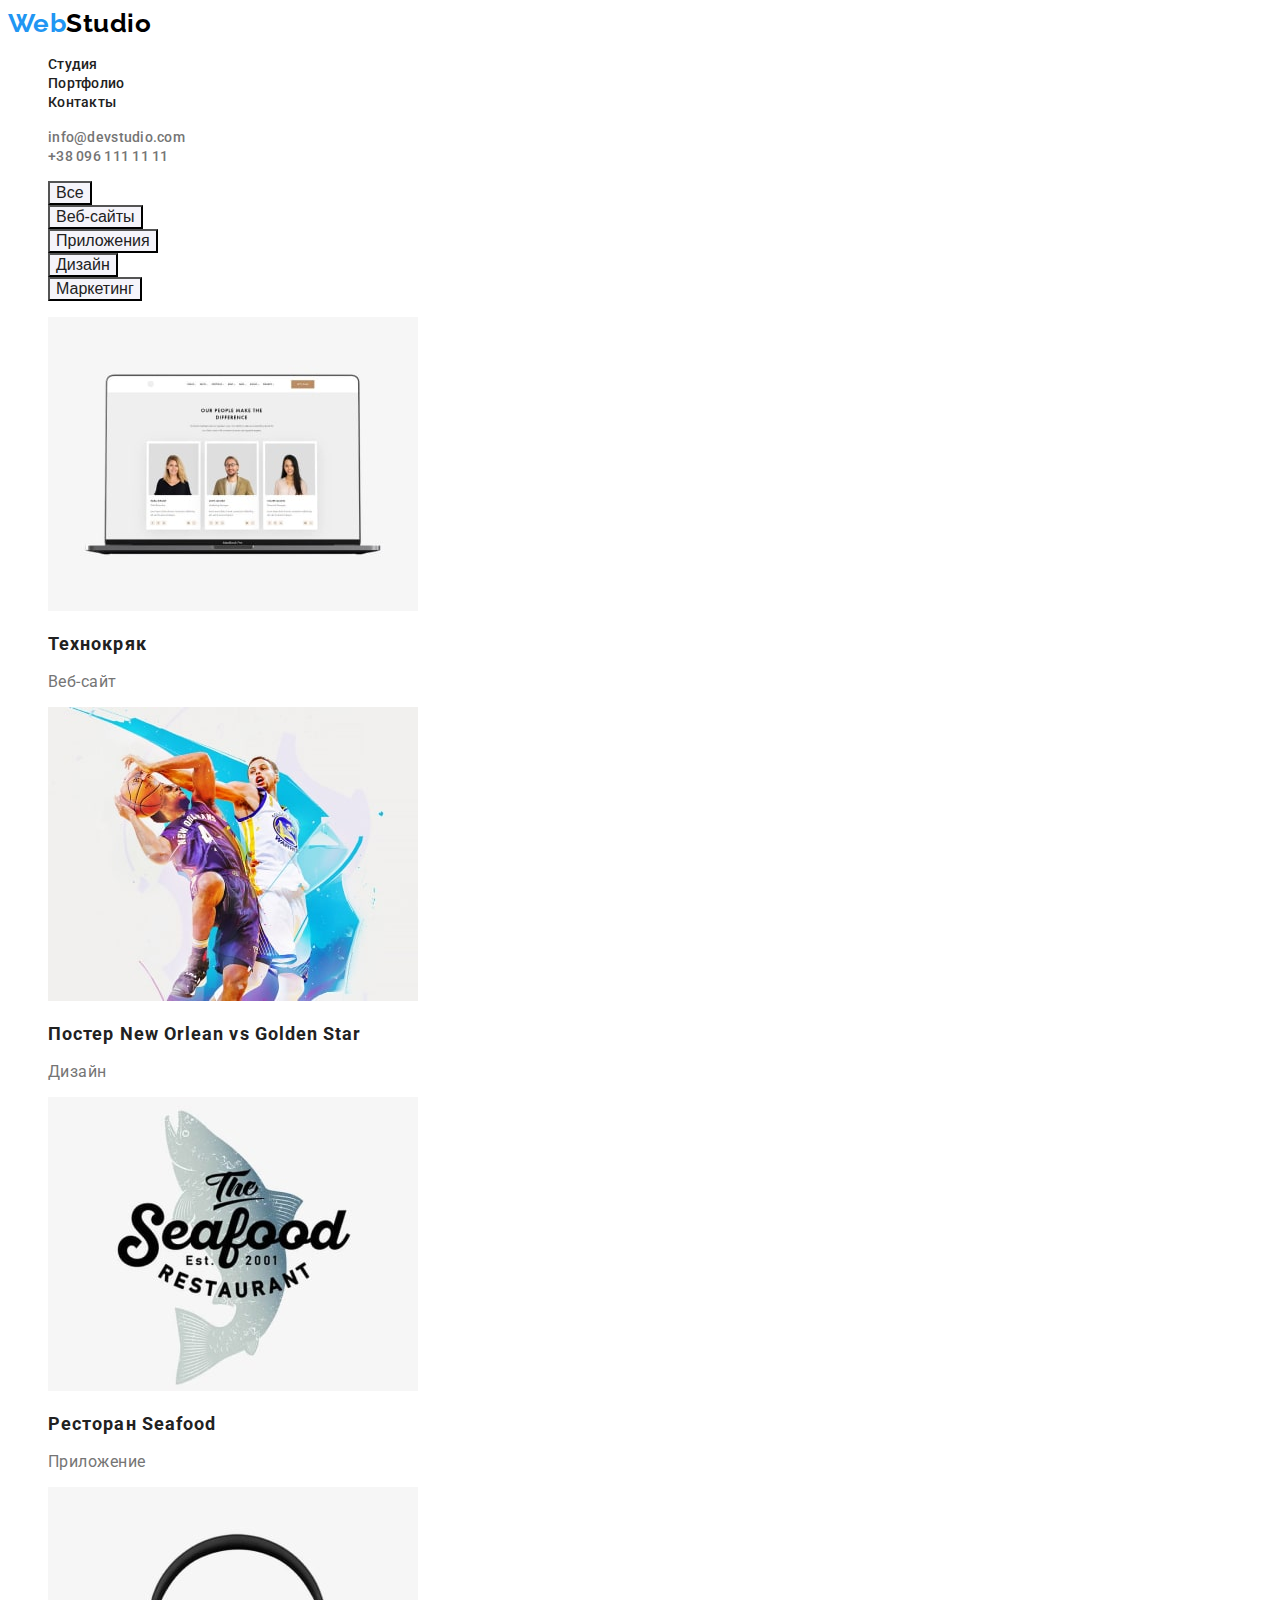
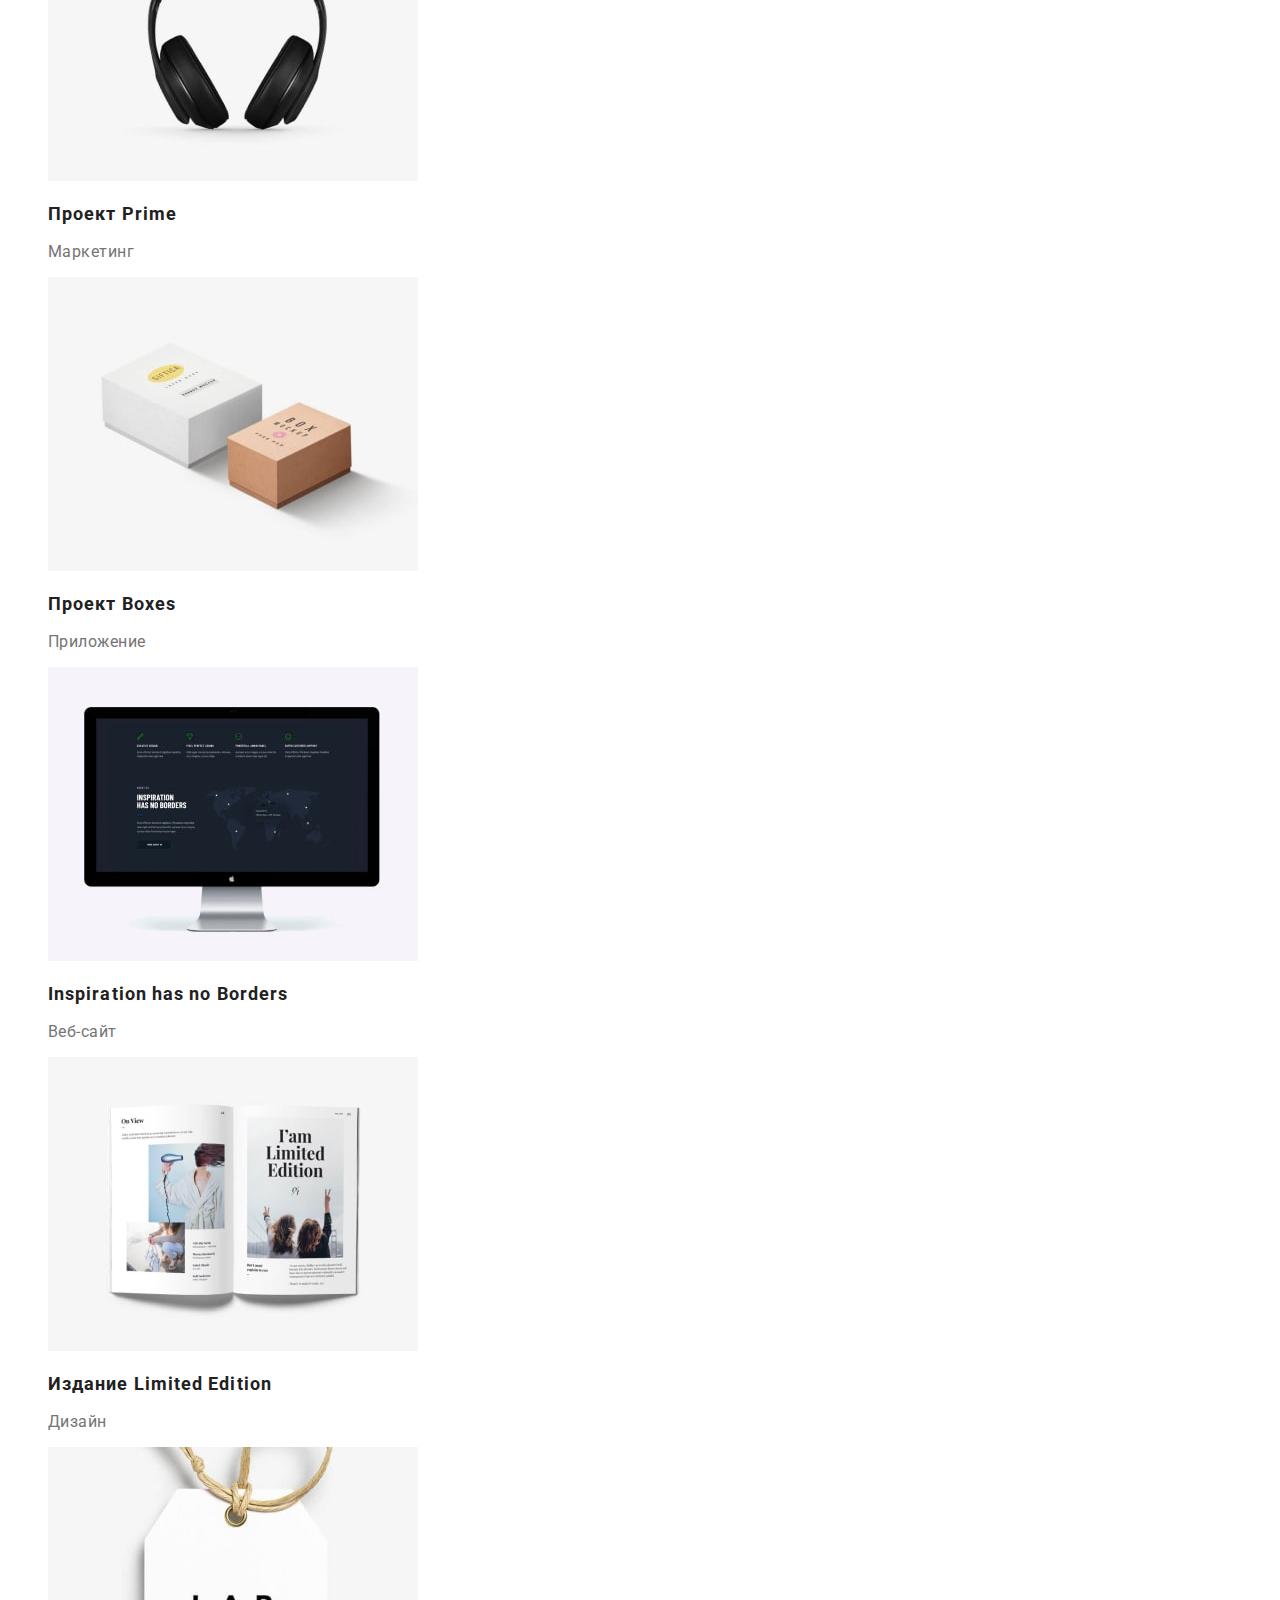
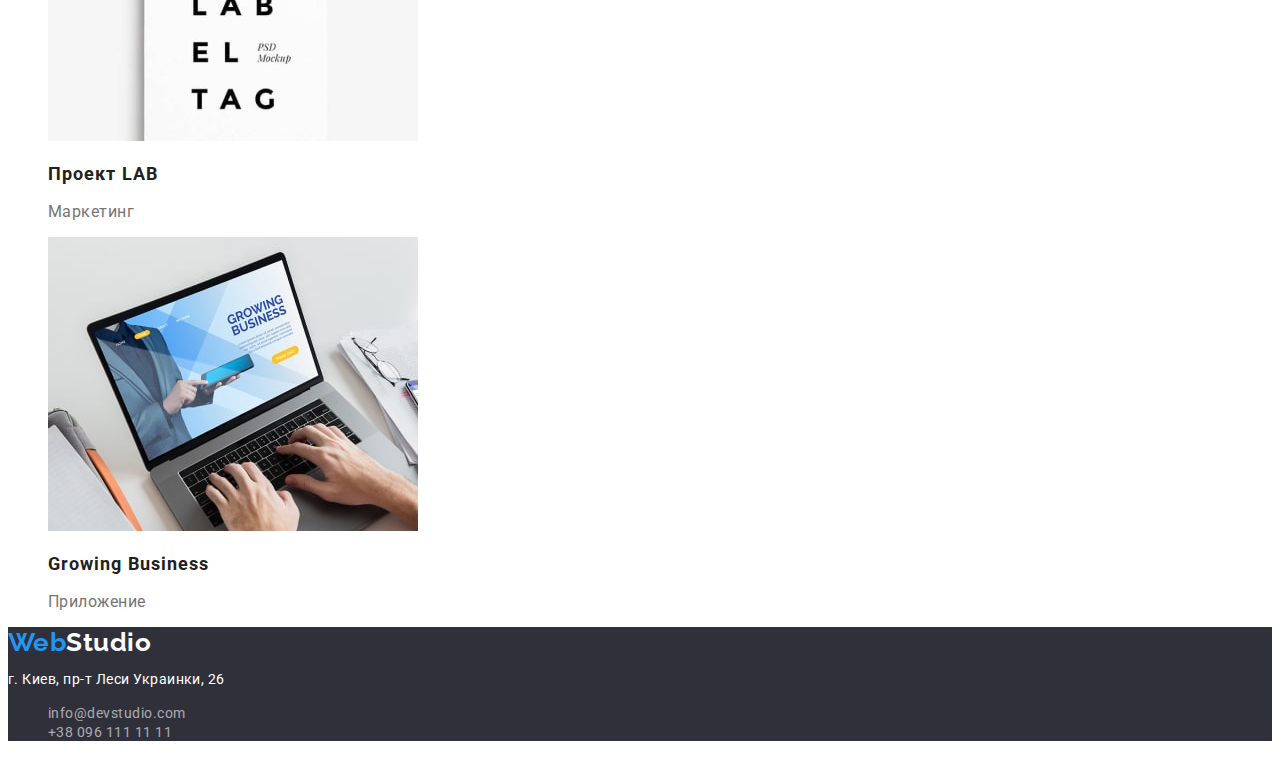
==== portfolio.html @ 543bbac3 "HW2 clone" ====
<!DOCTYPE html>
<html lang="ru">
  <head>
    <meta charset="UTF-8" />
    <meta http-equiv="X-UA-Compatible" content="IE=edge" />
    <meta name="viewport" content="width=device-width, initial-scale=1.0" />
    <title>WebStudio - Portfolio</title>
    <link rel="stylesheet" href="./css/styles.css" />
    <link rel="preconnect" href="https://fonts.googleapis.com" />
    <link rel="preconnect" href="https://fonts.gstatic.com" crossorigin />
    <link
      href="https://fonts.googleapis.com/css2?family=Raleway:wght@700&family=Roboto:wght@400;500;700;900&display=swap"
      rel="stylesheet"
    />
  </head>
  <body>
    <!-- Шапка -->
    <header class="header">
      <nav class="header-nav">
        <a class="logo header-logo link" href="./" lang="en"
          ><span class="header-logo-accent">Web</span>Studio</a
        >
        <ul class="header-nav-list list">
          <li class="header-nav-item">
            <a class="header-nav-link link" href="./">Студия</a>
          </li>
          <li class="header-nav-item">
            <a class="header-nav-link link" href="./portfolio.html"
              >Портфолио</a
            >
          </li>
          <li class="header-nav-item">
            <a class="header-nav-link link" href="">Контакты</a>
          </li>
        </ul>
      </nav>
      <address class="address">
        <ul class="header-contact-list list">
          <li class="header-contact-item">
            <a class="header-contact-link link" href="email:info@devstudio.com"
              >info@devstudio.com</a
            >
          </li>
          <li class="header-contact-item">
            <a class="header-contact-link link" href="tel:+380961111111"
              >+38 096 111 11 11</a
            >
          </li>
        </ul>
      </address>
    </header>

    <!-- Контент -->
    <main>
      <section class="portfolio-section">
        <div class="filter">
          <h2 hidden>Фильтр выбора</h2>
          <ul class="filter-list list">
            <li class="filter-item">
              <button type="button" class="filter-button">Все</button>
            </li>
            <li class="filter-item">
              <button type="button" class="filter-button">Веб-сайты</button>
            </li>
            <li class="filter-item">
              <button type="button" class="filter-button">Приложения</button>
            </li>
            <li class="filter-item">
              <button type="button" class="filter-button">Дизайн</button>
            </li>
            <li class="filter-item">
              <button type="button" class="filter-button">Маркетинг</button>
            </li>
          </ul>
        </div>
        <div class="examples">
          <h2 hidden>Примеры работ</h2>
          <ul class="examples-list list">
            <li class="examples-item">
              <img
                class="examples-img"
                src="./images/project1.jpg"
                alt="Экран ноутбука с членами команды"
              />
              <h3 class="examples-header">Технокряк</h3>
              <p class="examples-text">Веб-сайт</p>
            </li>
            <li class="examples-item">
              <img
                class="examples-img"
                src="./images/project2.jpg"
                alt="Два баскетболиста в прыжке"
              />
              <h3 class="examples-header">Постер New Orlean vs Golden Star</h3>
              <p class="examples-text">Дизайн</p>
            </li>
            <li class="examples-item">
              <img
                class="examples-img"
                src="./images/project3.jpg"
                alt="Лого ресторана с рыбиной"
              />
              <h3 class="examples-header">Ресторан Seafood</h3>
              <p class="examples-text">Приложение</p>
            </li>
            <li class="examples-item">
              <img
                class="examples-img"
                src="./images/project4.jpg"
                alt="Наушники-мониторы"
              />
              <h3 class="examples-header">Проект Prime</h3>
              <p class="examples-text">Маркетинг</p>
            </li>
            <li class="examples-item">
              <img
                class="examples-img"
                src="./images/project5.jpg"
                alt="Две коробки"
              />
              <h3 class="examples-header">Проект Boxes</h3>
              <p class="examples-text">Приложение</p>
            </li>
            <li class="examples-item">
              <img
                class="examples-img"
                src="./images/project6.jpg"
                alt="Экран АйМака"
              />
              <h3 class="examples-header">Inspiration has no Borders</h3>
              <p class="examples-text">Веб-сайт</p>
            </li>
            <li class="examples-item">
              <img
                class="examples-img"
                src="./images/project7.jpg"
                alt="Раскрытая книга"
              />
              <h3 class="examples-header">Издание Limited Edition</h3>
              <p class="examples-text">Дизайн</p>
            </li>
            <li class="examples-item">
              <img
                class="examples-img"
                src="./images/project8.jpg"
                alt="Бирка от одежды"
              />
              <h3 class="examples-header">Проект LAB</h3>
              <p class="examples-text">Маркетинг</p>
            </li>
            <li class="examples-item">
              <img
                class="examples-img"
                src="./images/project9.jpg"
                alt="Ноутбук, очки, руки"
              />
              <h3 class="examples-header">Growing Business</h3>
              <p class="examples-text">Приложение</p>
            </li>
          </ul>
        </div>
      </section>
    </main>

    <!-- Подвал -->
    <footer class="footer">
      <a href="./" lang="en" class="logo footer-logo link"
        ><span class="footer-logo-accent">Web</span>Studio</a
      >
      <p class="footer-address">г. Киев, пр-т Леси Украинки, 26</p>
      <ul class="footer-list list">
        <li class="footer-item">
          <a class="footer-link link" href="email:info@devstudio.com"
            >info@devstudio.com
          </a>
        </li>
        <li class="footer-item">
          <a class="footer-link link" href="tel:+380961111111"
            >+38 096 111 11 11
          </a>
        </li>
      </ul>
    </footer>
  </body>
</html>
---- css/styles.css ----
:root {
  --primary-header-color: #212121;
  --secondary-header-color: #ffffff;
  --primary-text-color: #757575;
  --secondary-text-color: #ffffff;
  --alt-bkg-color: #f5f4fa;
  --hero-footer-color: #2f303a;
  --accent-color: #2196f3;
  --logo-black: #000000;
  --logo-white: #ffffff;
}

body {
  font-family: 'Roboto', sans-serif;
  font-style: normal;
  font-weight: 400;
  letter-spacing: 0.03em;
  background-color: #ffffff;
}

/* Глобальные */
.link {
  text-decoration: none;
  font-style: inherit;
}
.list {
  list-style: none;
}
.logo {
  font-family: Raleway;
  font-weight: 700;
  font-size: 26px;
  line-height: cal(31/26);
}
.address {
  font-style: inherit;
}
/* Шапка */

.header-logo {
  color: var(--logo-black);
}

.header-logo-accent {
  color: var(--accent-color);
}

.header-nav-link {
  font-weight: 500;
  font-size: 14px;
  line-height: cal (16/14);
  letter-spacing: 0.02em;
  color: var(--primary-header-color);
}
.header-nav-link:hover,
.header-nav-link:focus {
  color: var(--accent-color);
}

.header-contact-link {
  font-weight: 500;
  font-size: 14px;
  line-height: cal (16/14);
  letter-spacing: 0.02em;
  color: var(--primary-text-color);
}
.header-contact-link:hover,
.header-contact-link:focus {
  color: var(--accent-color);
}

/* Герой */
.hero-section {
  background-color: var(--hero-footer-color);
}

.hero-hdr {
  font-weight: 900;
  font-size: 44px;
  line-height: cal(60/44);
  text-align: center;
  letter-spacing: 0.06em;
  text-transform: uppercase;
  color: var(--secondary-text-color);
}

.hero-btn {
  font-weight: 700;
  font-size: 16px;
  line-height: cal(30/16);
  text-align: center;
  letter-spacing: 0.06em;
  color: var(--secondary-header-color);
  background-color: var(--accent-color);
  cursor: pointer;
}

/* Особенности */
.skills-item-header {
  font-weight: 700;
  font-size: 14px;
  line-height: cal(16/14);
  text-transform: uppercase;
  color: var(--primary-header-color);
}

.skills-item-text {
  font-size: 14px;
  line-height: cal(24/14);
  color: var(--primary-text-color);
}

/* Чем мы занимаемся */

.mission-header,
.team-header {
  font-weight: 700;
  font-size: 36px;
  line-height: cal(42/36);
  text-align: center;
  color: var(--primary-header-color);
}

.team-section {
  background-color: var(--alt-bkg-color);
}
.team-item-header {
  font-weight: 500;
  font-size: 16px;
  line-height: cal(19/16);
  text-align: center;
  color: var(--primary-header-color);
}

.team-item-text {
  font-size: 16px;
  line-height: cal(19/16);
  text-align: center;
  color: var(--primary-text-color);
}

.footer {
  background-color: var(--hero-footer-color);
}

.footer-logo {
  color: var(--logo-white);
}

.footer-logo .footer-logo-accent {
  color: var(--accent-color);
}

.footer-address {
  font-size: 14px;
  line-height: cal(24/14);
  color: var(--secondary-text-color);
}

.footer-link {
  font-size: 14px;
  line-height: cal(24/14);
  color: rgba(255, 255, 255, 0.6);
}
.footer-link:hover,
.footer-lin:focus {
  color: var(--accent-color);
}

/* Портфолио */

.filter-button {
  font-weight: 500;
  font-size: 16px;
  line-height: cal(26/16);
  text-align: center;
  color: var(--primary-header-color);
  background-color: var(--alt-bkg-color);
  cursor: pointer;
}
.filter-button:hover,
.filter-button:focus {
  color: var(--secondary-header-color);
  background-color: var(--accent-color);
}
.examples-header {
  font-weight: 700;
  font-size: 18px;
  line-height: cal(36/18);
  letter-spacing: 0.06em;
  color: var(--primary-header-color);
}

.examples-text {
  font-size: 16px;
  line-height: cal(30/16);
  color: var(--primary-text-color);
}

.examples-img {
  width: 370px;
  height: 294px;
}
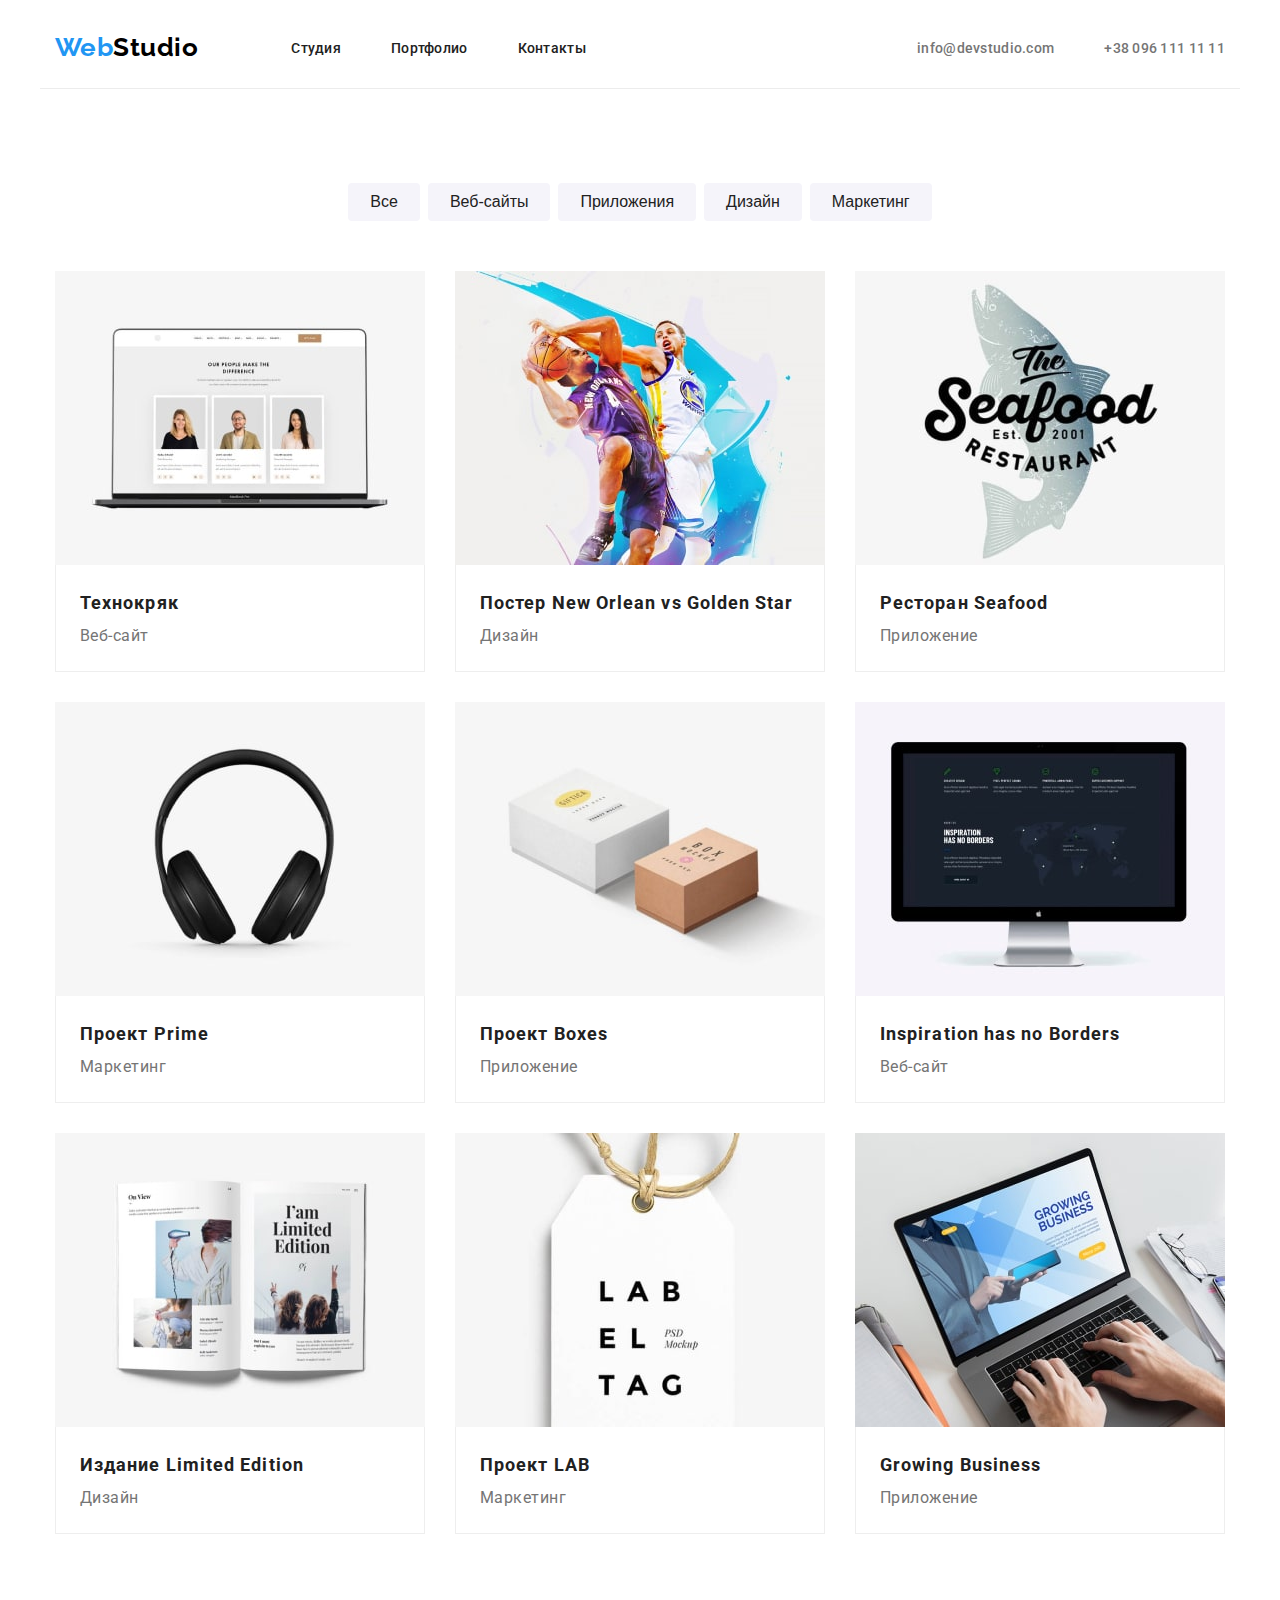
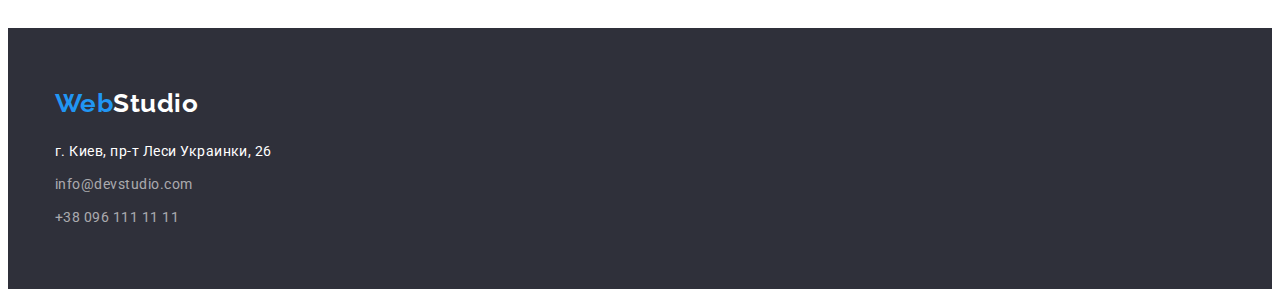
==== commit ca456083: "Adds dbigiv to index" ====
--- a/portfolio.html
+++ b/portfolio.html
@@ -5,181 +5,218 @@
     <meta http-equiv="X-UA-Compatible" content="IE=edge" />
     <meta name="viewport" content="width=device-width, initial-scale=1.0" />
     <title>WebStudio - Portfolio</title>
-    <link rel="stylesheet" href="./css/styles.css" />
     <link rel="preconnect" href="https://fonts.googleapis.com" />
     <link rel="preconnect" href="https://fonts.gstatic.com" crossorigin />
     <link
       href="https://fonts.googleapis.com/css2?family=Raleway:wght@700&family=Roboto:wght@400;500;700;900&display=swap"
       rel="stylesheet"
     />
+    <link
+      rel="stylesheet"
+      href="https://cdnjs.cloudflare.com/ajax/libs/modern-normalize/1.1.0/modern-normalize.min.css"
+      integrity="sha512-wpPYUAdjBVSE4KJnH1VR1HeZfpl1ub8YT/NKx4PuQ5NmX2tKuGu6U/JRp5y+Y8XG2tV+wKQpNHVUX03MfMFn9Q=="
+      crossorigin="anonymous"
+      referrerpolicy="no-referrer"
+    />
+    <link rel="stylesheet" href="./css/styles.css" />
   </head>
+
   <body>
     <!-- Шапка -->
     <header class="header">
-      <nav class="header-nav">
-        <a class="logo header-logo link" href="./" lang="en"
-          ><span class="header-logo-accent">Web</span>Studio</a
-        >
-        <ul class="header-nav-list list">
-          <li class="header-nav-item">
-            <a class="header-nav-link link" href="./">Студия</a>
-          </li>
-          <li class="header-nav-item">
-            <a class="header-nav-link link" href="./portfolio.html"
-              >Портфолио</a
-            >
-          </li>
-          <li class="header-nav-item">
-            <a class="header-nav-link link" href="">Контакты</a>
-          </li>
-        </ul>
-      </nav>
-      <address class="address">
-        <ul class="header-contact-list list">
-          <li class="header-contact-item">
-            <a class="header-contact-link link" href="email:info@devstudio.com"
-              >info@devstudio.com</a
-            >
-          </li>
-          <li class="header-contact-item">
-            <a class="header-contact-link link" href="tel:+380961111111"
-              >+38 096 111 11 11</a
-            >
-          </li>
-        </ul>
-      </address>
+      <div class="container header-container">
+        <nav class="header-nav">
+          <a class="logo header-logo link" href="./" lang="en"
+            ><span class="header-logo-accent">Web</span>Studio</a
+          >
+          <ul class="header-nav-list list">
+            <li class="header-nav-item">
+              <a class="header-nav-link link" href="./">Студия</a>
+            </li>
+            <li class="header-nav-item">
+              <a class="header-nav-link link" href="./portfolio.html"
+                >Портфолио</a
+              >
+            </li>
+            <li class="header-nav-item">
+              <a class="header-nav-link link" href="">Контакты</a>
+            </li>
+          </ul>
+        </nav>
+
+        <address class="address">
+          <ul class="header-contact-list list">
+            <li class="header-contact-item">
+              <a
+                class="header-contact-link link"
+                href="email:info@devstudio.com"
+                >info@devstudio.com</a
+              >
+            </li>
+            <li class="header-contact-item">
+              <a class="header-contact-link link" href="tel:+380961111111"
+                >+38 096 111 11 11</a
+              >
+            </li>
+          </ul>
+        </address>
+      </div>
     </header>
 
     <!-- Контент -->
     <main>
       <section class="portfolio-section">
-        <div class="filter">
-          <h2 hidden>Фильтр выбора</h2>
-          <ul class="filter-list list">
-            <li class="filter-item">
-              <button type="button" class="filter-button">Все</button>
-            </li>
-            <li class="filter-item">
-              <button type="button" class="filter-button">Веб-сайты</button>
-            </li>
-            <li class="filter-item">
-              <button type="button" class="filter-button">Приложения</button>
-            </li>
-            <li class="filter-item">
-              <button type="button" class="filter-button">Дизайн</button>
-            </li>
-            <li class="filter-item">
-              <button type="button" class="filter-button">Маркетинг</button>
-            </li>
-          </ul>
-        </div>
-        <div class="examples">
-          <h2 hidden>Примеры работ</h2>
-          <ul class="examples-list list">
-            <li class="examples-item">
-              <img
-                class="examples-img"
-                src="./images/project1.jpg"
-                alt="Экран ноутбука с членами команды"
-              />
-              <h3 class="examples-header">Технокряк</h3>
-              <p class="examples-text">Веб-сайт</p>
-            </li>
-            <li class="examples-item">
-              <img
-                class="examples-img"
-                src="./images/project2.jpg"
-                alt="Два баскетболиста в прыжке"
-              />
-              <h3 class="examples-header">Постер New Orlean vs Golden Star</h3>
-              <p class="examples-text">Дизайн</p>
-            </li>
-            <li class="examples-item">
-              <img
-                class="examples-img"
-                src="./images/project3.jpg"
-                alt="Лого ресторана с рыбиной"
-              />
-              <h3 class="examples-header">Ресторан Seafood</h3>
-              <p class="examples-text">Приложение</p>
-            </li>
-            <li class="examples-item">
-              <img
-                class="examples-img"
-                src="./images/project4.jpg"
-                alt="Наушники-мониторы"
-              />
-              <h3 class="examples-header">Проект Prime</h3>
-              <p class="examples-text">Маркетинг</p>
-            </li>
-            <li class="examples-item">
-              <img
-                class="examples-img"
-                src="./images/project5.jpg"
-                alt="Две коробки"
-              />
-              <h3 class="examples-header">Проект Boxes</h3>
-              <p class="examples-text">Приложение</p>
-            </li>
-            <li class="examples-item">
-              <img
-                class="examples-img"
-                src="./images/project6.jpg"
-                alt="Экран АйМака"
-              />
-              <h3 class="examples-header">Inspiration has no Borders</h3>
-              <p class="examples-text">Веб-сайт</p>
-            </li>
-            <li class="examples-item">
-              <img
-                class="examples-img"
-                src="./images/project7.jpg"
-                alt="Раскрытая книга"
-              />
-              <h3 class="examples-header">Издание Limited Edition</h3>
-              <p class="examples-text">Дизайн</p>
-            </li>
-            <li class="examples-item">
-              <img
-                class="examples-img"
-                src="./images/project8.jpg"
-                alt="Бирка от одежды"
-              />
-              <h3 class="examples-header">Проект LAB</h3>
-              <p class="examples-text">Маркетинг</p>
-            </li>
-            <li class="examples-item">
-              <img
-                class="examples-img"
-                src="./images/project9.jpg"
-                alt="Ноутбук, очки, руки"
-              />
-              <h3 class="examples-header">Growing Business</h3>
-              <p class="examples-text">Приложение</p>
-            </li>
-          </ul>
+        <div class="container portfolio-container">
+          <div class="filter">
+            <h2 hidden>Фильтр выбора</h2>
+            <ul class="filter-list list">
+              <li class="filter-item">
+                <button type="button" class="filter-button">Все</button>
+              </li>
+              <li class="filter-item">
+                <button type="button" class="filter-button">Веб-сайты</button>
+              </li>
+              <li class="filter-item">
+                <button type="button" class="filter-button">Приложения</button>
+              </li>
+              <li class="filter-item">
+                <button type="button" class="filter-button">Дизайн</button>
+              </li>
+              <li class="filter-item">
+                <button type="button" class="filter-button">Маркетинг</button>
+              </li>
+            </ul>
+          </div>
+          <div class="examples">
+            <h2 hidden>Примеры работ</h2>
+            <ul class="examples-list list">
+              <li class="examples-item">
+                <img
+                  class="examples-img"
+                  src="./images/project1.jpg"
+                  alt="Экран ноутбука с членами команды"
+                />
+                <div class="examples-info">
+                  <h3 class="examples-header">Технокряк</h3>
+                  <p class="examples-text">Веб-сайт</p>
+                </div>
+              </li>
+              <li class="examples-item">
+                <img
+                  class="examples-img"
+                  src="./images/project2.jpg"
+                  alt="Два баскетболиста в прыжке"
+                />
+                <div class="examples-info">
+                  <h3 class="examples-header">
+                    Постер New Orlean vs Golden Star
+                  </h3>
+                  <p class="examples-text">Дизайн</p>
+                </div>
+              </li>
+              <li class="examples-item">
+                <img
+                  class="examples-img"
+                  src="./images/project3.jpg"
+                  alt="Лого ресторана с рыбиной"
+                />
+                <div class="examples-info">
+                  <h3 class="examples-header">Ресторан Seafood</h3>
+                  <p class="examples-text">Приложение</p>
+                </div>
+              </li>
+              <li class="examples-item">
+                <img
+                  class="examples-img"
+                  src="./images/project4.jpg"
+                  alt="Наушники-мониторы"
+                />
+                <div class="examples-info">
+                  <h3 class="examples-header">Проект Prime</h3>
+                  <p class="examples-text">Маркетинг</p>
+                </div>
+              </li>
+              <li class="examples-item">
+                <img
+                  class="examples-img"
+                  src="./images/project5.jpg"
+                  alt="Две коробки"
+                />
+                <div class="examples-info">
+                  <h3 class="examples-header">Проект Boxes</h3>
+                  <p class="examples-text">Приложение</p>
+                </div>
+              </li>
+              <li class="examples-item">
+                <img
+                  class="examples-img"
+                  src="./images/project6.jpg"
+                  alt="Экран АйМака"
+                />
+                <div class="examples-info">
+                  <h3 class="examples-header">Inspiration has no Borders</h3>
+                  <p class="examples-text">Веб-сайт</p>
+                </div>
+              </li>
+              <li class="examples-item">
+                <img
+                  class="examples-img"
+                  src="./images/project7.jpg"
+                  alt="Раскрытая книга"
+                />
+                <div class="examples-info">
+                  <h3 class="examples-header">Издание Limited Edition</h3>
+                  <p class="examples-text">Дизайн</p>
+                </div>
+              </li>
+              <li class="examples-item">
+                <img
+                  class="examples-img"
+                  src="./images/project8.jpg"
+                  alt="Бирка от одежды"
+                />
+                <div class="examples-info">
+                  <h3 class="examples-header">Проект LAB</h3>
+                  <p class="examples-text">Маркетинг</p>
+                </div>
+              </li>
+              <li class="examples-item">
+                <img
+                  class="examples-img"
+                  src="./images/project9.jpg"
+                  alt="Ноутбук, очки, руки"
+                />
+                <div class="examples-info">
+                  <h3 class="examples-header">Growing Business</h3>
+                  <p class="examples-text">Приложение</p>
+                </div>
+              </li>
+            </ul>
+          </div>
         </div>
       </section>
     </main>
 
     <!-- Подвал -->
     <footer class="footer">
-      <a href="./" lang="en" class="logo footer-logo link"
-        ><span class="footer-logo-accent">Web</span>Studio</a
-      >
-      <p class="footer-address">г. Киев, пр-т Леси Украинки, 26</p>
-      <ul class="footer-list list">
-        <li class="footer-item">
-          <a class="footer-link link" href="email:info@devstudio.com"
-            >info@devstudio.com
-          </a>
-        </li>
-        <li class="footer-item">
-          <a class="footer-link link" href="tel:+380961111111"
-            >+38 096 111 11 11
-          </a>
-        </li>
-      </ul>
+      <div class="container footer-container">
+        <a href="./" lang="en" class="logo footer-logo link"
+          ><span class="footer-logo-accent">Web</span>Studio</a
+        >
+        <p class="footer-address">г. Киев, пр-т Леси Украинки, 26</p>
+        <ul class="footer-list list">
+          <li class="footer-item">
+            <a class="footer-link link" href="email:info@devstudio.com"
+              >info@devstudio.com
+            </a>
+          </li>
+          <li class="footer-item">
+            <a class="footer-link link" href="tel:+380961111111"
+              >+38 096 111 11 11
+            </a>
+          </li>
+        </ul>
+      </div>
     </footer>
   </body>
 </html>
--- a/css/styles.css
+++ b/css/styles.css
@@ -8,6 +8,9 @@
   --accent-color: #2196f3;
   --logo-black: #000000;
   --logo-white: #ffffff;
+  --logo-strike: #ececec;
+  --card-border: #eeeeee;
+  --flex-margin: 30px;
 }
 
 body {
@@ -19,48 +22,120 @@
 }
 
 /* Глобальные */
+html {
+  box-sizing: border-box;
+}
+
+*,
+*::before,
+*::after {
+  box-sizing: inherit;
+  /* outline: tomato solid 1px; */
+}
+
+h1,
+h2,
+h3,
+h4,
+h5,
+h6,
+p {
+  margin: 0;
+  padding: 0;
+}
+
+img {
+  display: block;
+  max-width: 100%;
+}
+
 .link {
   text-decoration: none;
   font-style: inherit;
 }
+
 .list {
   list-style: none;
+  padding: 0;
+  margin: 0;
 }
 .logo {
   font-family: Raleway;
   font-weight: 700;
   font-size: 26px;
-  line-height: cal(31/26);
-}
+  line-height: calc(31 / 26);
+}
+
 .address {
   font-style: inherit;
 }
+
+.container {
+  width: 1200px;
+  margin: 0 auto;
+  padding-left: 15px;
+  padding-right: 15px;
+}
+
 /* Шапка */
+
+.header-container {
+  display: flex;
+  align-items: center;
+  justify-content: space-between;
+  padding-top: 24px;
+  padding-bottom: 25px;
+  border-bottom: 1px solid var(--logo-strike);
+}
 
 .header-logo {
   color: var(--logo-black);
+  display: inline-block;
+  margin-right: 93px;
 }
 
 .header-logo-accent {
   color: var(--accent-color);
 }
 
+.header-nav {
+  display: flex;
+  align-items: center;
+}
+
+.header-nav-list {
+  display: flex;
+}
+
+.header-nav-item:not(:last-child) {
+  margin-right: 50px;
+}
+
 .header-nav-link {
   font-weight: 500;
   font-size: 14px;
-  line-height: cal (16/14);
+  line-height: calc(16 / 14);
   letter-spacing: 0.02em;
   color: var(--primary-header-color);
 }
+
 .header-nav-link:hover,
 .header-nav-link:focus {
   color: var(--accent-color);
 }
 
+.header-contact-list {
+  display: flex;
+}
+
+.header-contact-item:not(:last-child) {
+  margin-right: 50px;
+}
+
 .header-contact-link {
   font-weight: 500;
   font-size: 14px;
-  line-height: cal (16/14);
+  line-height: calc(16 / 14);
   letter-spacing: 0.02em;
   color: var(--primary-text-color);
 }
@@ -74,10 +149,16 @@
   background-color: var(--hero-footer-color);
 }
 
+.hero-container {
+  padding: 200px 250px;
+  text-align: center;
+}
+
 .hero-hdr {
+  margin-bottom: 30px;
   font-weight: 900;
   font-size: 44px;
-  line-height: cal(60/44);
+  line-height: calc(60 / 44);
   text-align: center;
   letter-spacing: 0.06em;
   text-transform: uppercase;
@@ -85,9 +166,14 @@
 }
 
 .hero-btn {
+  width: 200px;
+  height: 50px;
+  border-radius: 4px;
+  border-style: none;
+
   font-weight: 700;
   font-size: 16px;
-  line-height: cal(30/16);
+  line-height: calc(30 / 16);
   text-align: center;
   letter-spacing: 0.06em;
   color: var(--secondary-header-color);
@@ -96,17 +182,37 @@
 }
 
 /* Особенности */
+
+.skills-container {
+  padding-top: 94px;
+  padding-bottom: 94px;
+}
+
+.skills-list {
+  display: flex;
+}
+
+.skills-item {
+  width: calc((100% - 3 * var(--flex-margin)) / 4);
+}
+
+.skills-item:not(:last-child) {
+  margin-right: var(--flex-margin);
+}
+
 .skills-item-header {
+  margin-bottom: 10px;
+
   font-weight: 700;
   font-size: 14px;
-  line-height: cal(16/14);
+  line-height: calc(16 / 14);
   text-transform: uppercase;
   color: var(--primary-header-color);
 }
 
 .skills-item-text {
   font-size: 14px;
-  line-height: cal(24/14);
+  line-height: calc(24 / 14);
   color: var(--primary-text-color);
 }
 
@@ -114,86 +220,183 @@
 
 .mission-header,
 .team-header {
+  margin-bottom: 50px;
+
   font-weight: 700;
   font-size: 36px;
-  line-height: cal(42/36);
-  text-align: center;
-  color: var(--primary-header-color);
+  line-height: calc(42 / 36);
+  text-align: center;
+  color: var(--primary-header-color);
+}
+
+.mission-container {
+  padding-bottom: 94px;
+}
+
+.mission-list {
+  display: flex;
+}
+
+.mission-item {
+  width: calc((100% - 2 * var(--flex-margin)) / 3);
+}
+
+.mission-item:not(:last-child) {
+  margin-right: var(--flex-margin);
+}
+
+/* Наша команда */
+
+.team-container {
+  padding-top: 94px;
+  padding-bottom: 94px;
 }
 
 .team-section {
   background-color: var(--alt-bkg-color);
 }
+
+.team-list {
+  display: flex;
+}
+
+.team-item {
+  width: calc((100% - 3 * var(--flex-margin)) / 4);
+}
+
+.team-item:not(:last-child) {
+  margin-right: var(--flex-margin);
+}
+
+.team-item-info {
+  padding: 30px;
+}
+
 .team-item-header {
+  margin-bottom: 10px;
   font-weight: 500;
   font-size: 16px;
-  line-height: cal(19/16);
+  line-height: calc(19 / 16);
   text-align: center;
   color: var(--primary-header-color);
 }
 
 .team-item-text {
   font-size: 16px;
-  line-height: cal(19/16);
+  line-height: calc(19 / 16);
   text-align: center;
   color: var(--primary-text-color);
 }
 
+/* Подвал */
 .footer {
   background-color: var(--hero-footer-color);
 }
 
+.footer-container {
+  padding-top: 60px;
+  padding-bottom: 60px;
+}
+
 .footer-logo {
+  margin-bottom: 20px;
+  display: block;
   color: var(--logo-white);
 }
 
-.footer-logo .footer-logo-accent {
+.footer-logo-accent {
   color: var(--accent-color);
 }
 
 .footer-address {
-  font-size: 14px;
-  line-height: cal(24/14);
+  margin-bottom: 9px;
+  display: block;
+
+  font-size: 14px;
+  line-height: calc(24 / 14);
   color: var(--secondary-text-color);
 }
 
+.footer-item:not(:last-child) {
+  margin-bottom: 9px;
+}
+
 .footer-link {
   font-size: 14px;
-  line-height: cal(24/14);
+  line-height: calc(24 / 14);
   color: rgba(255, 255, 255, 0.6);
 }
 .footer-link:hover,
-.footer-lin:focus {
+.footer-link:focus {
   color: var(--accent-color);
 }
 
 /* Портфолио */
 
+.portfolio-container {
+  padding-top: 94px;
+  padding-bottom: 94px;
+}
+
+.filter-list {
+  display: flex;
+  justify-content: center;
+  padding-bottom: 50px;
+}
+
 .filter-button {
+  padding: 6px 22px;
+  border-radius: 4px;
+  border-style: none;
+
   font-weight: 500;
   font-size: 16px;
-  line-height: cal(26/16);
+  line-height: calc(26 / 16);
   text-align: center;
   color: var(--primary-header-color);
   background-color: var(--alt-bkg-color);
   cursor: pointer;
 }
+
+.filter-item:not(:last-child) {
+  margin-right: 8px;
+}
+
 .filter-button:hover,
 .filter-button:focus {
   color: var(--secondary-header-color);
   background-color: var(--accent-color);
 }
+
+.examples-list {
+  display: flex;
+  flex-wrap: wrap;
+  margin-top: calc(-1 * var(--flex-margin));
+  margin-left: calc(-1 * var(--flex-margin));
+}
+
+.examples-item {
+  margin-top: var(--flex-margin);
+  margin-left: var(--flex-margin);
+}
+
+.examples-info {
+  padding: 20px 24px;
+  border-bottom: 1px solid var(--card-border);
+  border-right: 1px solid var(--card-border);
+  border-left: 1px solid var(--card-border);
+}
 .examples-header {
   font-weight: 700;
   font-size: 18px;
-  line-height: cal(36/18);
+  line-height: calc(36 / 18);
   letter-spacing: 0.06em;
   color: var(--primary-header-color);
 }
 
 .examples-text {
   font-size: 16px;
-  line-height: cal(30/16);
+  line-height: calc(30 / 16);
   color: var(--primary-text-color);
 }
 
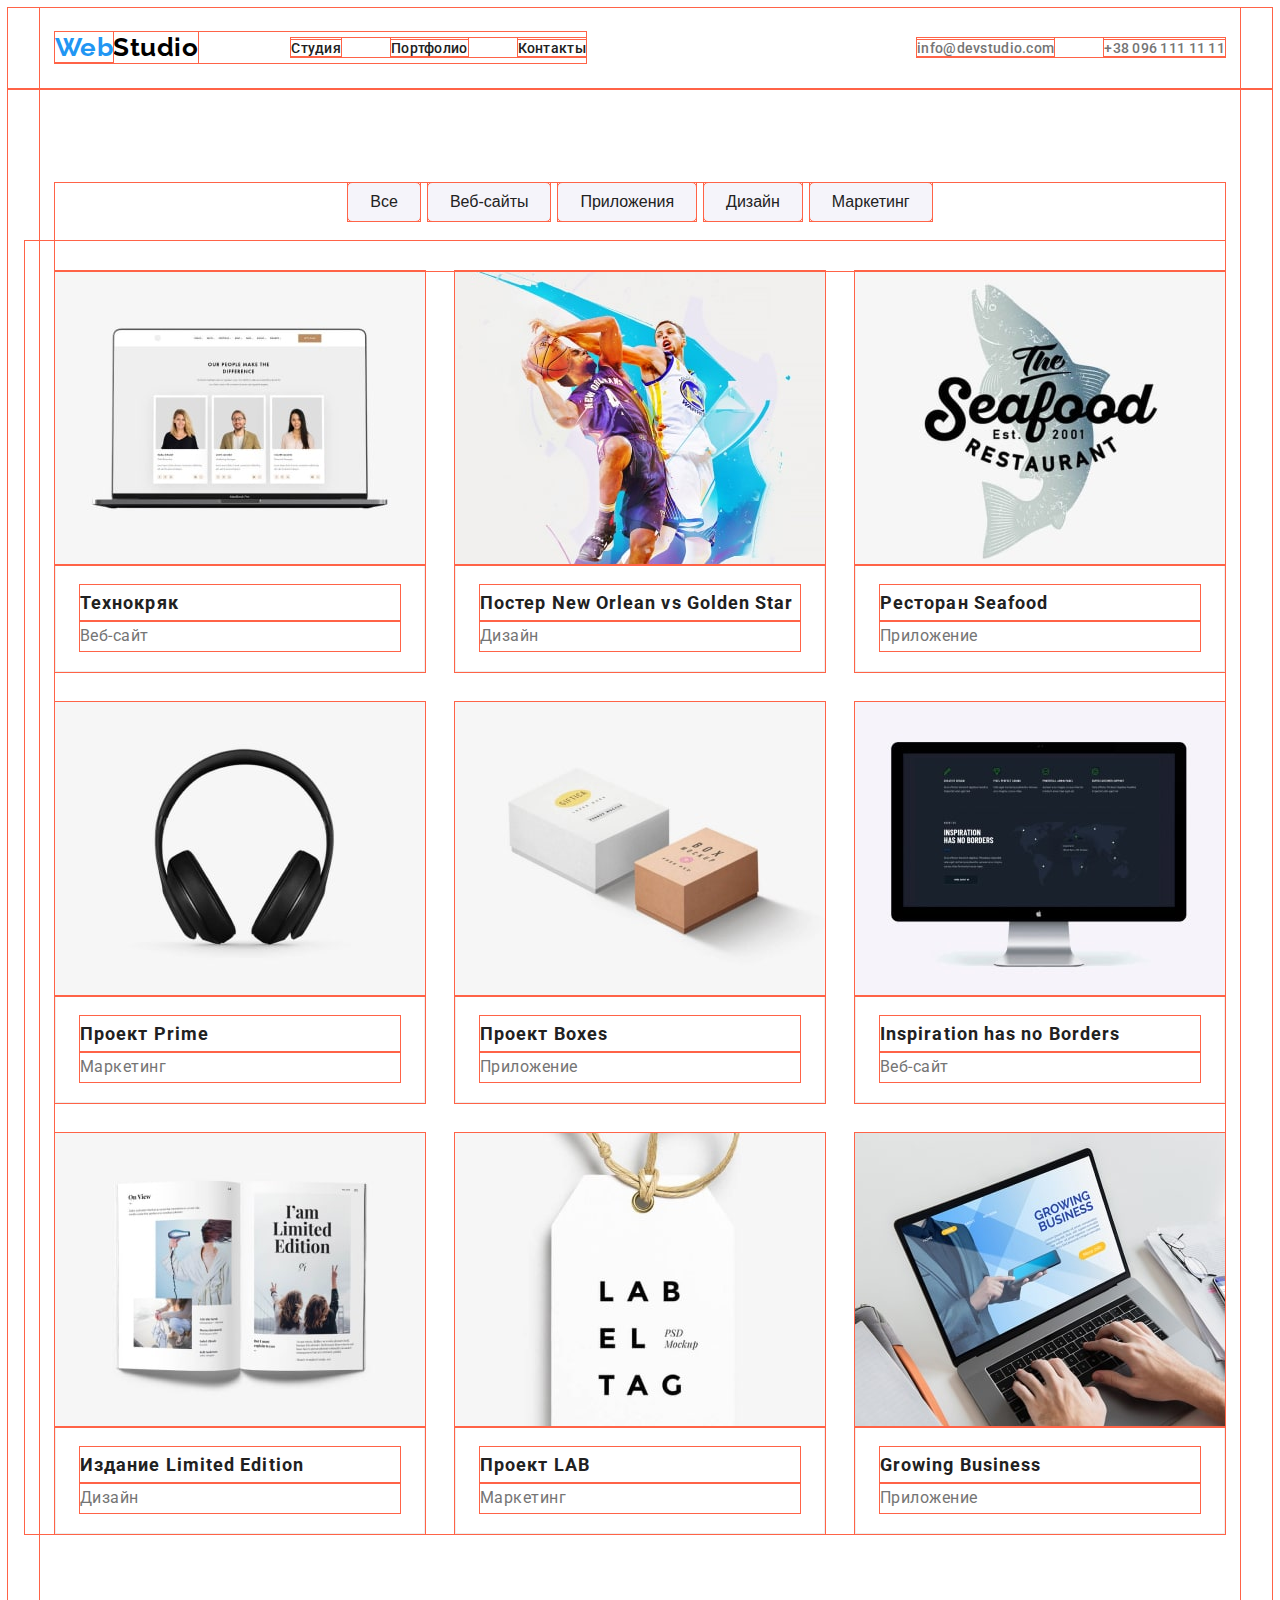
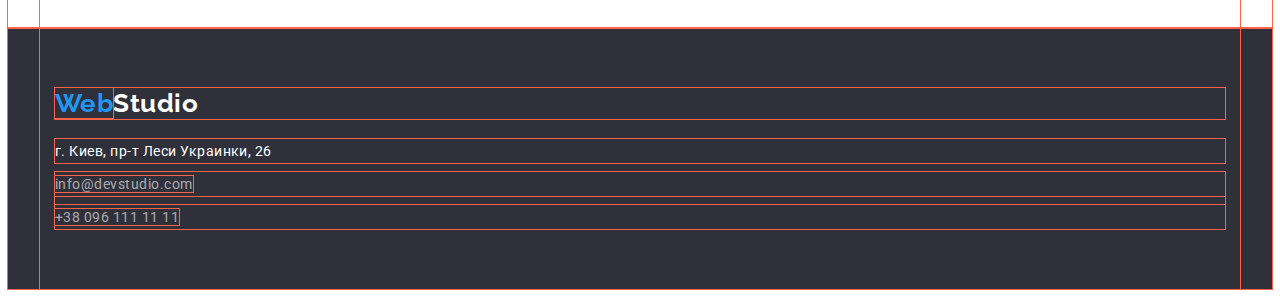
==== commit 7bb1f065: "Adds flexbasis" ====
--- a/portfolio.html
+++ b/portfolio.html
@@ -91,22 +91,26 @@
             <h2 hidden>Примеры работ</h2>
             <ul class="examples-list list">
               <li class="examples-item">
-                <img
-                  class="examples-img"
-                  src="./images/project1.jpg"
-                  alt="Экран ноутбука с членами команды"
-                />
+                <div class="examples-pic">
+                  <img
+                    class="examples-img"
+                    src="./images/project1.jpg"
+                    alt="Экран ноутбука с членами команды"
+                  />
+                </div>
                 <div class="examples-info">
                   <h3 class="examples-header">Технокряк</h3>
                   <p class="examples-text">Веб-сайт</p>
                 </div>
               </li>
               <li class="examples-item">
-                <img
-                  class="examples-img"
-                  src="./images/project2.jpg"
-                  alt="Два баскетболиста в прыжке"
-                />
+                <div class="examples-pic">
+                  <img
+                    class="examples-img"
+                    src="./images/project2.jpg"
+                    alt="Два баскетболиста в прыжке"
+                  />
+                </div>
                 <div class="examples-info">
                   <h3 class="examples-header">
                     Постер New Orlean vs Golden Star
@@ -115,77 +119,91 @@
                 </div>
               </li>
               <li class="examples-item">
-                <img
-                  class="examples-img"
-                  src="./images/project3.jpg"
-                  alt="Лого ресторана с рыбиной"
-                />
+                <div class="examples-pic">
+                  <img
+                    class="examples-img"
+                    src="./images/project3.jpg"
+                    alt="Лого ресторана с рыбиной"
+                  />
+                </div>
                 <div class="examples-info">
                   <h3 class="examples-header">Ресторан Seafood</h3>
                   <p class="examples-text">Приложение</p>
                 </div>
               </li>
               <li class="examples-item">
-                <img
-                  class="examples-img"
-                  src="./images/project4.jpg"
-                  alt="Наушники-мониторы"
-                />
+                <div class="examples-pic">
+                  <img
+                    class="examples-img"
+                    src="./images/project4.jpg"
+                    alt="Наушники-мониторы"
+                  />
+                </div>
                 <div class="examples-info">
                   <h3 class="examples-header">Проект Prime</h3>
                   <p class="examples-text">Маркетинг</p>
                 </div>
               </li>
               <li class="examples-item">
-                <img
-                  class="examples-img"
-                  src="./images/project5.jpg"
-                  alt="Две коробки"
-                />
+                <div class="examples-pic">
+                  <img
+                    class="examples-img"
+                    src="./images/project5.jpg"
+                    alt="Две коробки"
+                  />
+                </div>
                 <div class="examples-info">
                   <h3 class="examples-header">Проект Boxes</h3>
                   <p class="examples-text">Приложение</p>
                 </div>
               </li>
               <li class="examples-item">
-                <img
-                  class="examples-img"
-                  src="./images/project6.jpg"
-                  alt="Экран АйМака"
-                />
+                <div class="examples-pic">
+                  <img
+                    class="examples-img"
+                    src="./images/project6.jpg"
+                    alt="Экран АйМака"
+                  />
+                </div>
                 <div class="examples-info">
                   <h3 class="examples-header">Inspiration has no Borders</h3>
                   <p class="examples-text">Веб-сайт</p>
                 </div>
               </li>
               <li class="examples-item">
-                <img
-                  class="examples-img"
-                  src="./images/project7.jpg"
-                  alt="Раскрытая книга"
-                />
+                <div class="examples-pic">
+                  <img
+                    class="examples-img"
+                    src="./images/project7.jpg"
+                    alt="Раскрытая книга"
+                  />
+                </div>
                 <div class="examples-info">
                   <h3 class="examples-header">Издание Limited Edition</h3>
                   <p class="examples-text">Дизайн</p>
                 </div>
               </li>
               <li class="examples-item">
-                <img
-                  class="examples-img"
-                  src="./images/project8.jpg"
-                  alt="Бирка от одежды"
-                />
+                <div class="examples-pic">
+                  <img
+                    class="examples-img"
+                    src="./images/project8.jpg"
+                    alt="Бирка от одежды"
+                  />
+                </div>
                 <div class="examples-info">
                   <h3 class="examples-header">Проект LAB</h3>
                   <p class="examples-text">Маркетинг</p>
                 </div>
               </li>
               <li class="examples-item">
-                <img
-                  class="examples-img"
-                  src="./images/project9.jpg"
-                  alt="Ноутбук, очки, руки"
-                />
+                <div class="examples-pic">
+                  <img
+                    class="examples-img"
+                    src="./images/project9.jpg"
+                    alt="Ноутбук, очки, руки"
+                  />
+                </div>
                 <div class="examples-info">
                   <h3 class="examples-header">Growing Business</h3>
                   <p class="examples-text">Приложение</p>
--- a/css/styles.css
+++ b/css/styles.css
@@ -30,7 +30,7 @@
 *::before,
 *::after {
   box-sizing: inherit;
-  /* outline: tomato solid 1px; */
+  outline: tomato solid 1px;
 }
 
 h1,
@@ -47,6 +47,7 @@
 img {
   display: block;
   max-width: 100%;
+  height: auto;
 }
 
 .link {
@@ -193,7 +194,7 @@
 }
 
 .skills-item {
-  width: calc((100% - 3 * var(--flex-margin)) / 4);
+  flex-basis: calc((100% - 3 * var(--flex-margin)) / 4);
 }
 
 .skills-item:not(:last-child) {
@@ -238,11 +239,17 @@
 }
 
 .mission-item {
-  width: calc((100% - 2 * var(--flex-margin)) / 3);
+  flex-basis: calc((100% - 2 * var(--flex-margin)) / 3);
 }
 
 .mission-item:not(:last-child) {
   margin-right: var(--flex-margin);
+}
+
+.mission-img {
+  /* width: 370px;
+  height: 294px; */
+  flex-basis: calc(100% / 3 - var(--flex-margin));
 }
 
 /* Наша команда */
@@ -261,7 +268,7 @@
 }
 
 .team-item {
-  width: calc((100% - 3 * var(--flex-margin)) / 4);
+  flex-basis: calc((100% - 3 * var(--flex-margin)) / 4);
 }
 
 .team-item:not(:last-child) {
@@ -401,6 +408,7 @@
 }
 
 .examples-img {
-  width: 370px;
-  height: 294px;
-}
+  /* width: 370px;
+  height: 294px; */
+  flex-basis: calc(100% / 3 - var(--flex-margin));
+}
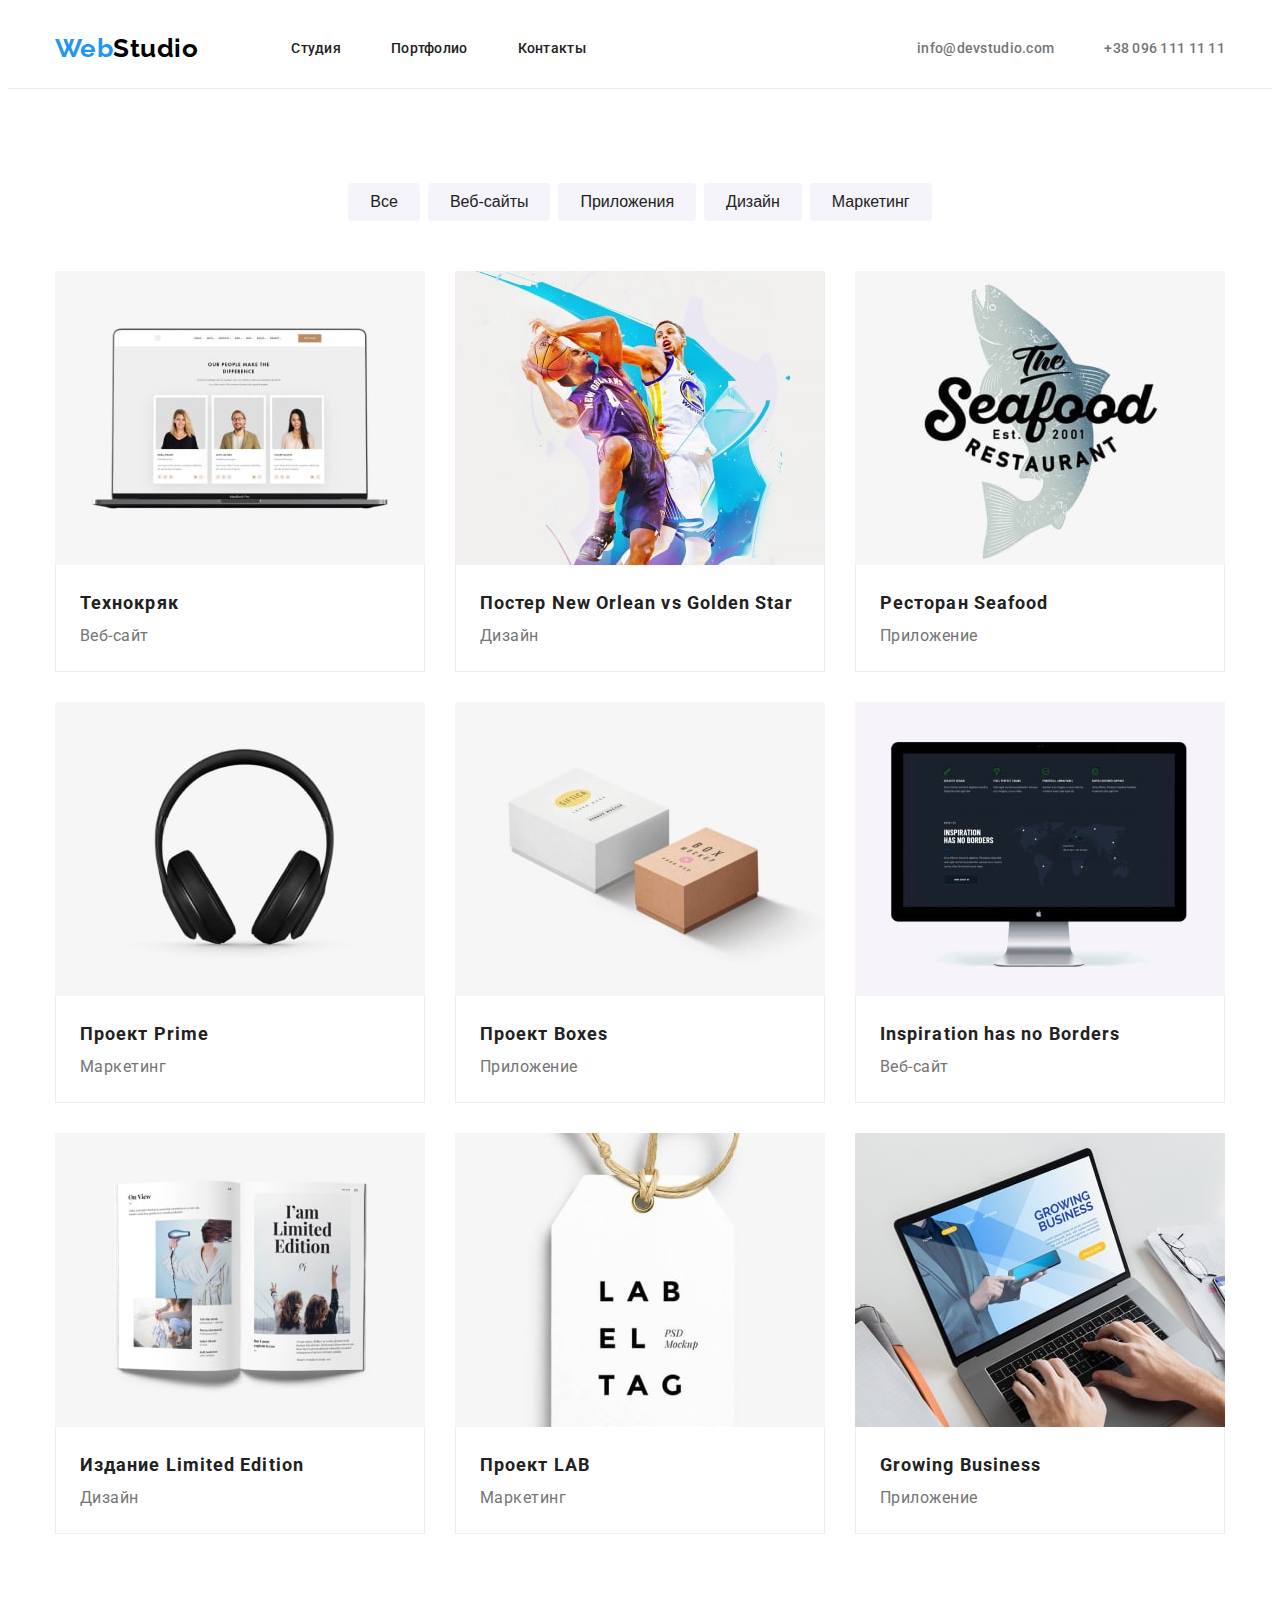
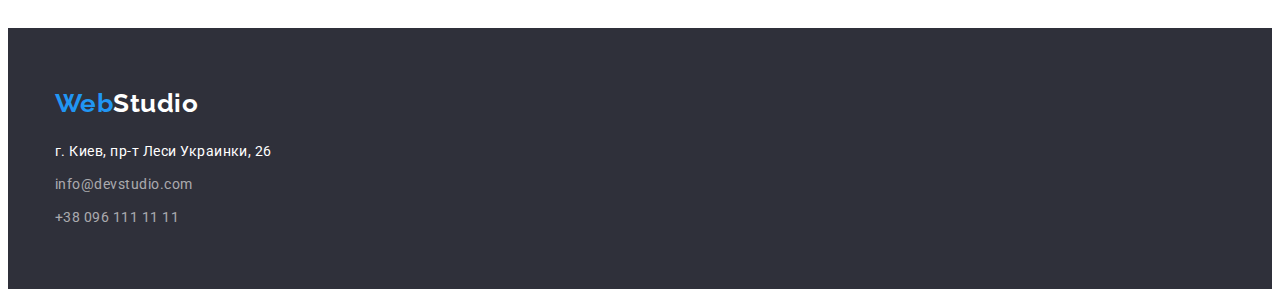
==== commit 48d9497a: "Replaced section classes" ====
--- a/portfolio.html
+++ b/portfolio.html
@@ -44,29 +44,25 @@
           </ul>
         </nav>
 
-        <address class="address">
-          <ul class="header-contact-list list">
-            <li class="header-contact-item">
-              <a
-                class="header-contact-link link"
-                href="email:info@devstudio.com"
-                >info@devstudio.com</a
-              >
-            </li>
-            <li class="header-contact-item">
-              <a class="header-contact-link link" href="tel:+380961111111"
-                >+38 096 111 11 11</a
-              >
-            </li>
-          </ul>
-        </address>
+        <ul class="header-contact-list list">
+          <li class="header-contact-item">
+            <a class="header-contact-link link" href="email:info@devstudio.com"
+              >info@devstudio.com</a
+            >
+          </li>
+          <li class="header-contact-item">
+            <a class="header-contact-link link" href="tel:+380961111111"
+              >+38 096 111 11 11</a
+            >
+          </li>
+        </ul>
       </div>
     </header>
 
     <!-- Контент -->
     <main>
-      <section class="portfolio-section">
-        <div class="container portfolio-container">
+      <section class="section">
+        <div class="container">
           <div class="filter">
             <h2 hidden>Фильтр выбора</h2>
             <ul class="filter-list list">
@@ -217,12 +213,12 @@
 
     <!-- Подвал -->
     <footer class="footer">
-      <div class="container footer-container">
+      <div class="container">
         <a href="./" lang="en" class="logo footer-logo link"
           ><span class="footer-logo-accent">Web</span>Studio</a
         >
-        <p class="footer-address">г. Киев, пр-т Леси Украинки, 26</p>
         <ul class="footer-list list">
+          <li class="footer-address">г. Киев, пр-т Леси Украинки, 26</li>
           <li class="footer-item">
             <a class="footer-link link" href="email:info@devstudio.com"
               >info@devstudio.com
--- a/css/styles.css
+++ b/css/styles.css
@@ -30,7 +30,7 @@
 *::before,
 *::after {
   box-sizing: inherit;
-  outline: tomato solid 1px;
+  /* outline: tomato solid 1px; */
 }
 
 h1,
@@ -79,20 +79,23 @@
 }
 
 /* Шапка */
+.header {
+  border-bottom: 1px solid var(--logo-strike);
+}
 
 .header-container {
   display: flex;
   align-items: center;
   justify-content: space-between;
-  padding-top: 24px;
-  padding-bottom: 25px;
-  border-bottom: 1px solid var(--logo-strike);
+  /* padding-top: 24px;
+  padding-bottom: 25px; */
 }
 
 .header-logo {
+  margin-right: 93px;
+  display: inline-block;
+
   color: var(--logo-black);
-  display: inline-block;
-  margin-right: 93px;
 }
 
 .header-logo-accent {
@@ -113,6 +116,11 @@
 }
 
 .header-nav-link {
+  padding-top: 32px;
+  padding-bottom: 32px;
+
+  display: inline-block;
+
   font-weight: 500;
   font-size: 14px;
   line-height: calc(16 / 14);
@@ -134,6 +142,11 @@
 }
 
 .header-contact-link {
+  padding-top: 32px;
+  padding-bottom: 32px;
+
+  display: inline-block;
+
   font-weight: 500;
   font-size: 14px;
   line-height: calc(16 / 14);
@@ -147,15 +160,14 @@
 
 /* Герой */
 .hero-section {
+  padding: 200px 0;
   background-color: var(--hero-footer-color);
 }
 
-.hero-container {
-  padding: 200px 250px;
-  text-align: center;
-}
-
 .hero-hdr {
+  width: 696px;
+  margin-right: auto;
+  margin-left: auto;
   margin-bottom: 30px;
   font-weight: 900;
   font-size: 44px;
@@ -169,8 +181,11 @@
 .hero-btn {
   width: 200px;
   height: 50px;
+  margin-right: auto;
+  margin-left: auto;
   border-radius: 4px;
   border-style: none;
+  display: block;
 
   font-weight: 700;
   font-size: 16px;
@@ -184,7 +199,7 @@
 
 /* Особенности */
 
-.skills-container {
+.section {
   padding-top: 94px;
   padding-bottom: 94px;
 }
@@ -230,8 +245,8 @@
   color: var(--primary-header-color);
 }
 
-.mission-container {
-  padding-bottom: 94px;
+.mission-section {
+  padding-top: 0px;
 }
 
 .mission-list {
@@ -253,11 +268,6 @@
 }
 
 /* Наша команда */
-
-.team-container {
-  padding-top: 94px;
-  padding-bottom: 94px;
-}
 
 .team-section {
   background-color: var(--alt-bkg-color);
@@ -298,9 +308,6 @@
 /* Подвал */
 .footer {
   background-color: var(--hero-footer-color);
-}
-
-.footer-container {
   padding-top: 60px;
   padding-bottom: 60px;
 }
@@ -339,11 +346,6 @@
 }
 
 /* Портфолио */
-
-.portfolio-container {
-  padding-top: 94px;
-  padding-bottom: 94px;
-}
 
 .filter-list {
   display: flex;
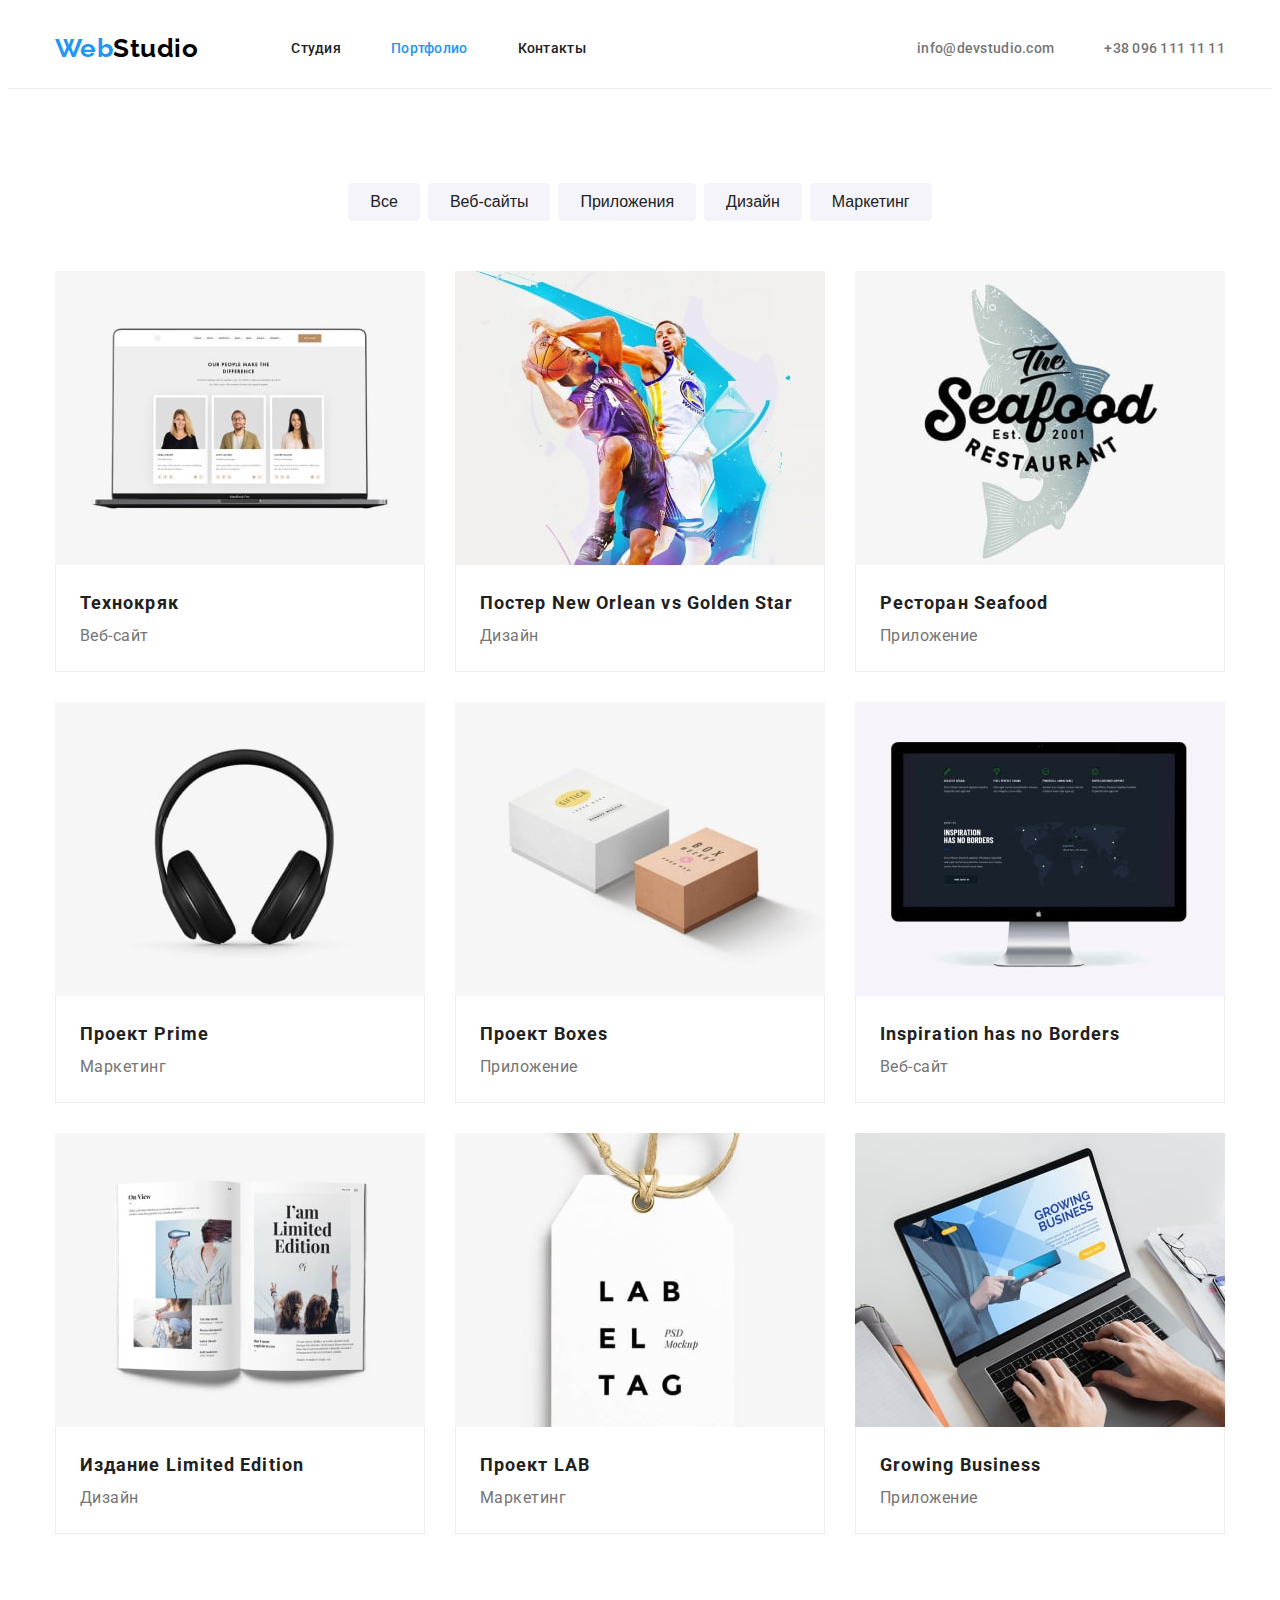
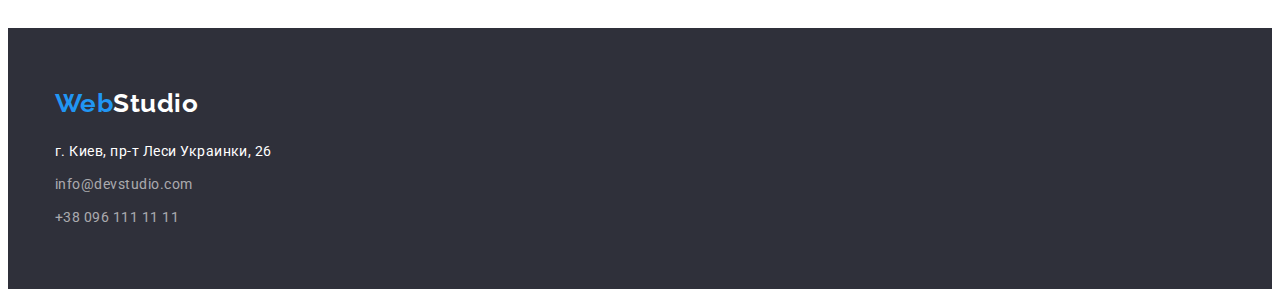
==== commit 473b933c: "Added current, fixed visually-hidden, replaced padding by margin" ====
--- a/portfolio.html
+++ b/portfolio.html
@@ -29,12 +29,12 @@
           <a class="logo header-logo link" href="./" lang="en"
             ><span class="header-logo-accent">Web</span>Studio</a
           >
-          <ul class="header-nav-list list">
+          <ul class="header-nav-list">
             <li class="header-nav-item">
               <a class="header-nav-link link" href="./">Студия</a>
             </li>
             <li class="header-nav-item">
-              <a class="header-nav-link link" href="./portfolio.html"
+              <a class="header-nav-link link current" href="./portfolio.html"
                 >Портфолио</a
               >
             </li>
@@ -44,7 +44,7 @@
           </ul>
         </nav>
 
-        <ul class="header-contact-list list">
+        <ul class="header-contact-list">
           <li class="header-contact-item">
             <a class="header-contact-link link" href="email:info@devstudio.com"
               >info@devstudio.com</a
@@ -63,150 +63,145 @@
     <main>
       <section class="section">
         <div class="container">
-          <div class="filter">
-            <h2 hidden>Фильтр выбора</h2>
-            <ul class="filter-list list">
-              <li class="filter-item">
-                <button type="button" class="filter-button">Все</button>
-              </li>
-              <li class="filter-item">
-                <button type="button" class="filter-button">Веб-сайты</button>
-              </li>
-              <li class="filter-item">
-                <button type="button" class="filter-button">Приложения</button>
-              </li>
-              <li class="filter-item">
-                <button type="button" class="filter-button">Дизайн</button>
-              </li>
-              <li class="filter-item">
-                <button type="button" class="filter-button">Маркетинг</button>
-              </li>
-            </ul>
-          </div>
-          <div class="examples">
-            <h2 hidden>Примеры работ</h2>
-            <ul class="examples-list list">
-              <li class="examples-item">
-                <div class="examples-pic">
-                  <img
-                    class="examples-img"
-                    src="./images/project1.jpg"
-                    alt="Экран ноутбука с членами команды"
-                  />
-                </div>
-                <div class="examples-info">
-                  <h3 class="examples-header">Технокряк</h3>
-                  <p class="examples-text">Веб-сайт</p>
-                </div>
-              </li>
-              <li class="examples-item">
-                <div class="examples-pic">
-                  <img
-                    class="examples-img"
-                    src="./images/project2.jpg"
-                    alt="Два баскетболиста в прыжке"
-                  />
-                </div>
-                <div class="examples-info">
-                  <h3 class="examples-header">
-                    Постер New Orlean vs Golden Star
-                  </h3>
-                  <p class="examples-text">Дизайн</p>
-                </div>
-              </li>
-              <li class="examples-item">
-                <div class="examples-pic">
-                  <img
-                    class="examples-img"
-                    src="./images/project3.jpg"
-                    alt="Лого ресторана с рыбиной"
-                  />
-                </div>
-                <div class="examples-info">
-                  <h3 class="examples-header">Ресторан Seafood</h3>
-                  <p class="examples-text">Приложение</p>
-                </div>
-              </li>
-              <li class="examples-item">
-                <div class="examples-pic">
-                  <img
-                    class="examples-img"
-                    src="./images/project4.jpg"
-                    alt="Наушники-мониторы"
-                  />
-                </div>
-                <div class="examples-info">
-                  <h3 class="examples-header">Проект Prime</h3>
-                  <p class="examples-text">Маркетинг</p>
-                </div>
-              </li>
-              <li class="examples-item">
-                <div class="examples-pic">
-                  <img
-                    class="examples-img"
-                    src="./images/project5.jpg"
-                    alt="Две коробки"
-                  />
-                </div>
-                <div class="examples-info">
-                  <h3 class="examples-header">Проект Boxes</h3>
-                  <p class="examples-text">Приложение</p>
-                </div>
-              </li>
-              <li class="examples-item">
-                <div class="examples-pic">
-                  <img
-                    class="examples-img"
-                    src="./images/project6.jpg"
-                    alt="Экран АйМака"
-                  />
-                </div>
-                <div class="examples-info">
-                  <h3 class="examples-header">Inspiration has no Borders</h3>
-                  <p class="examples-text">Веб-сайт</p>
-                </div>
-              </li>
-              <li class="examples-item">
-                <div class="examples-pic">
-                  <img
-                    class="examples-img"
-                    src="./images/project7.jpg"
-                    alt="Раскрытая книга"
-                  />
-                </div>
-                <div class="examples-info">
-                  <h3 class="examples-header">Издание Limited Edition</h3>
-                  <p class="examples-text">Дизайн</p>
-                </div>
-              </li>
-              <li class="examples-item">
-                <div class="examples-pic">
-                  <img
-                    class="examples-img"
-                    src="./images/project8.jpg"
-                    alt="Бирка от одежды"
-                  />
-                </div>
-                <div class="examples-info">
-                  <h3 class="examples-header">Проект LAB</h3>
-                  <p class="examples-text">Маркетинг</p>
-                </div>
-              </li>
-              <li class="examples-item">
-                <div class="examples-pic">
-                  <img
-                    class="examples-img"
-                    src="./images/project9.jpg"
-                    alt="Ноутбук, очки, руки"
-                  />
-                </div>
-                <div class="examples-info">
-                  <h3 class="examples-header">Growing Business</h3>
-                  <p class="examples-text">Приложение</p>
-                </div>
-              </li>
-            </ul>
-          </div>
+          <h1 class="visually-hidden">Примеры работ</h1>
+          <ul class="filter-list">
+            <li class="filter-item">
+              <button type="button" class="filter-button">Все</button>
+            </li>
+            <li class="filter-item">
+              <button type="button" class="filter-button">Веб-сайты</button>
+            </li>
+            <li class="filter-item">
+              <button type="button" class="filter-button">Приложения</button>
+            </li>
+            <li class="filter-item">
+              <button type="button" class="filter-button">Дизайн</button>
+            </li>
+            <li class="filter-item">
+              <button type="button" class="filter-button">Маркетинг</button>
+            </li>
+          </ul>
+          <ul class="examples-list">
+            <li class="examples-item">
+              <div class="examples-pic">
+                <img
+                  class="examples-img"
+                  src="./images/project1.jpg"
+                  alt="Экран ноутбука с членами команды"
+                />
+              </div>
+              <div class="examples-info">
+                <h2 class="examples-header">Технокряк</h2>
+                <p class="examples-text">Веб-сайт</p>
+              </div>
+            </li>
+            <li class="examples-item">
+              <div class="examples-pic">
+                <img
+                  class="examples-img"
+                  src="./images/project2.jpg"
+                  alt="Два баскетболиста в прыжке"
+                />
+              </div>
+              <div class="examples-info">
+                <h2 class="examples-header">
+                  Постер New Orlean vs Golden Star
+                </h2>
+                <p class="examples-text">Дизайн</p>
+              </div>
+            </li>
+            <li class="examples-item">
+              <div class="examples-pic">
+                <img
+                  class="examples-img"
+                  src="./images/project3.jpg"
+                  alt="Лого ресторана с рыбиной"
+                />
+              </div>
+              <div class="examples-info">
+                <h2 class="examples-header">Ресторан Seafood</h2>
+                <p class="examples-text">Приложение</p>
+              </div>
+            </li>
+            <li class="examples-item">
+              <div class="examples-pic">
+                <img
+                  class="examples-img"
+                  src="./images/project4.jpg"
+                  alt="Наушники-мониторы"
+                />
+              </div>
+              <div class="examples-info">
+                <h2 class="examples-header">Проект Prime</h2>
+                <p class="examples-text">Маркетинг</p>
+              </div>
+            </li>
+            <li class="examples-item">
+              <div class="examples-pic">
+                <img
+                  class="examples-img"
+                  src="./images/project5.jpg"
+                  alt="Две коробки"
+                />
+              </div>
+              <div class="examples-info">
+                <h2 class="examples-header">Проект Boxes</h2>
+                <p class="examples-text">Приложение</p>
+              </div>
+            </li>
+            <li class="examples-item">
+              <div class="examples-pic">
+                <img
+                  class="examples-img"
+                  src="./images/project6.jpg"
+                  alt="Экран АйМака"
+                />
+              </div>
+              <div class="examples-info">
+                <h2 class="examples-header">Inspiration has no Borders</h2>
+                <p class="examples-text">Веб-сайт</p>
+              </div>
+            </li>
+            <li class="examples-item">
+              <div class="examples-pic">
+                <img
+                  class="examples-img"
+                  src="./images/project7.jpg"
+                  alt="Раскрытая книга"
+                />
+              </div>
+              <div class="examples-info">
+                <h2 class="examples-header">Издание Limited Edition</h2>
+                <p class="examples-text">Дизайн</p>
+              </div>
+            </li>
+            <li class="examples-item">
+              <div class="examples-pic">
+                <img
+                  class="examples-img"
+                  src="./images/project8.jpg"
+                  alt="Бирка от одежды"
+                />
+              </div>
+              <div class="examples-info">
+                <h2 class="examples-header">Проект LAB</h2>
+                <p class="examples-text">Маркетинг</p>
+              </div>
+            </li>
+            <li class="examples-item">
+              <div class="examples-pic">
+                <img
+                  class="examples-img"
+                  src="./images/project9.jpg"
+                  alt="Ноутбук, очки, руки"
+                />
+              </div>
+              <div class="examples-info">
+                <h2 class="examples-header">Growing Business</h2>
+                <p class="examples-text">Приложение</p>
+              </div>
+            </li>
+          </ul>
         </div>
       </section>
     </main>
@@ -217,7 +212,7 @@
         <a href="./" lang="en" class="logo footer-logo link"
           ><span class="footer-logo-accent">Web</span>Studio</a
         >
-        <ul class="footer-list list">
+        <ul class="footer-list">
           <li class="footer-address">г. Киев, пр-т Леси Украинки, 26</li>
           <li class="footer-item">
             <a class="footer-link link" href="email:info@devstudio.com"
--- a/css/styles.css
+++ b/css/styles.css
@@ -3,6 +3,7 @@
   --secondary-header-color: #ffffff;
   --primary-text-color: #757575;
   --secondary-text-color: #ffffff;
+  --main-bkg-color: #ffffff;
   --alt-bkg-color: #f5f4fa;
   --hero-footer-color: #2f303a;
   --accent-color: #2196f3;
@@ -55,7 +56,7 @@
   font-style: inherit;
 }
 
-.list {
+ul {
   list-style: none;
   padding: 0;
   margin: 0;
@@ -78,6 +79,14 @@
   padding-right: 15px;
 }
 
+.visually-hidden {
+  position: absolute;
+  clip: rect(0 0 0 0);
+  width: 1px;
+  height: 1px;
+  margin: -1px;
+}
+
 /* Шапка */
 .header {
   border-bottom: 1px solid var(--logo-strike);
@@ -129,7 +138,8 @@
 }
 
 .header-nav-link:hover,
-.header-nav-link:focus {
+.header-nav-link:focus,
+.current {
   color: var(--accent-color);
 }
 
@@ -287,6 +297,7 @@
 
 .team-item-info {
   padding: 30px;
+  background-color: var(--main-bkg-color);
 }
 
 .team-item-header {
@@ -350,7 +361,7 @@
 .filter-list {
   display: flex;
   justify-content: center;
-  padding-bottom: 50px;
+  margin-bottom: 50px;
 }
 
 .filter-button {
